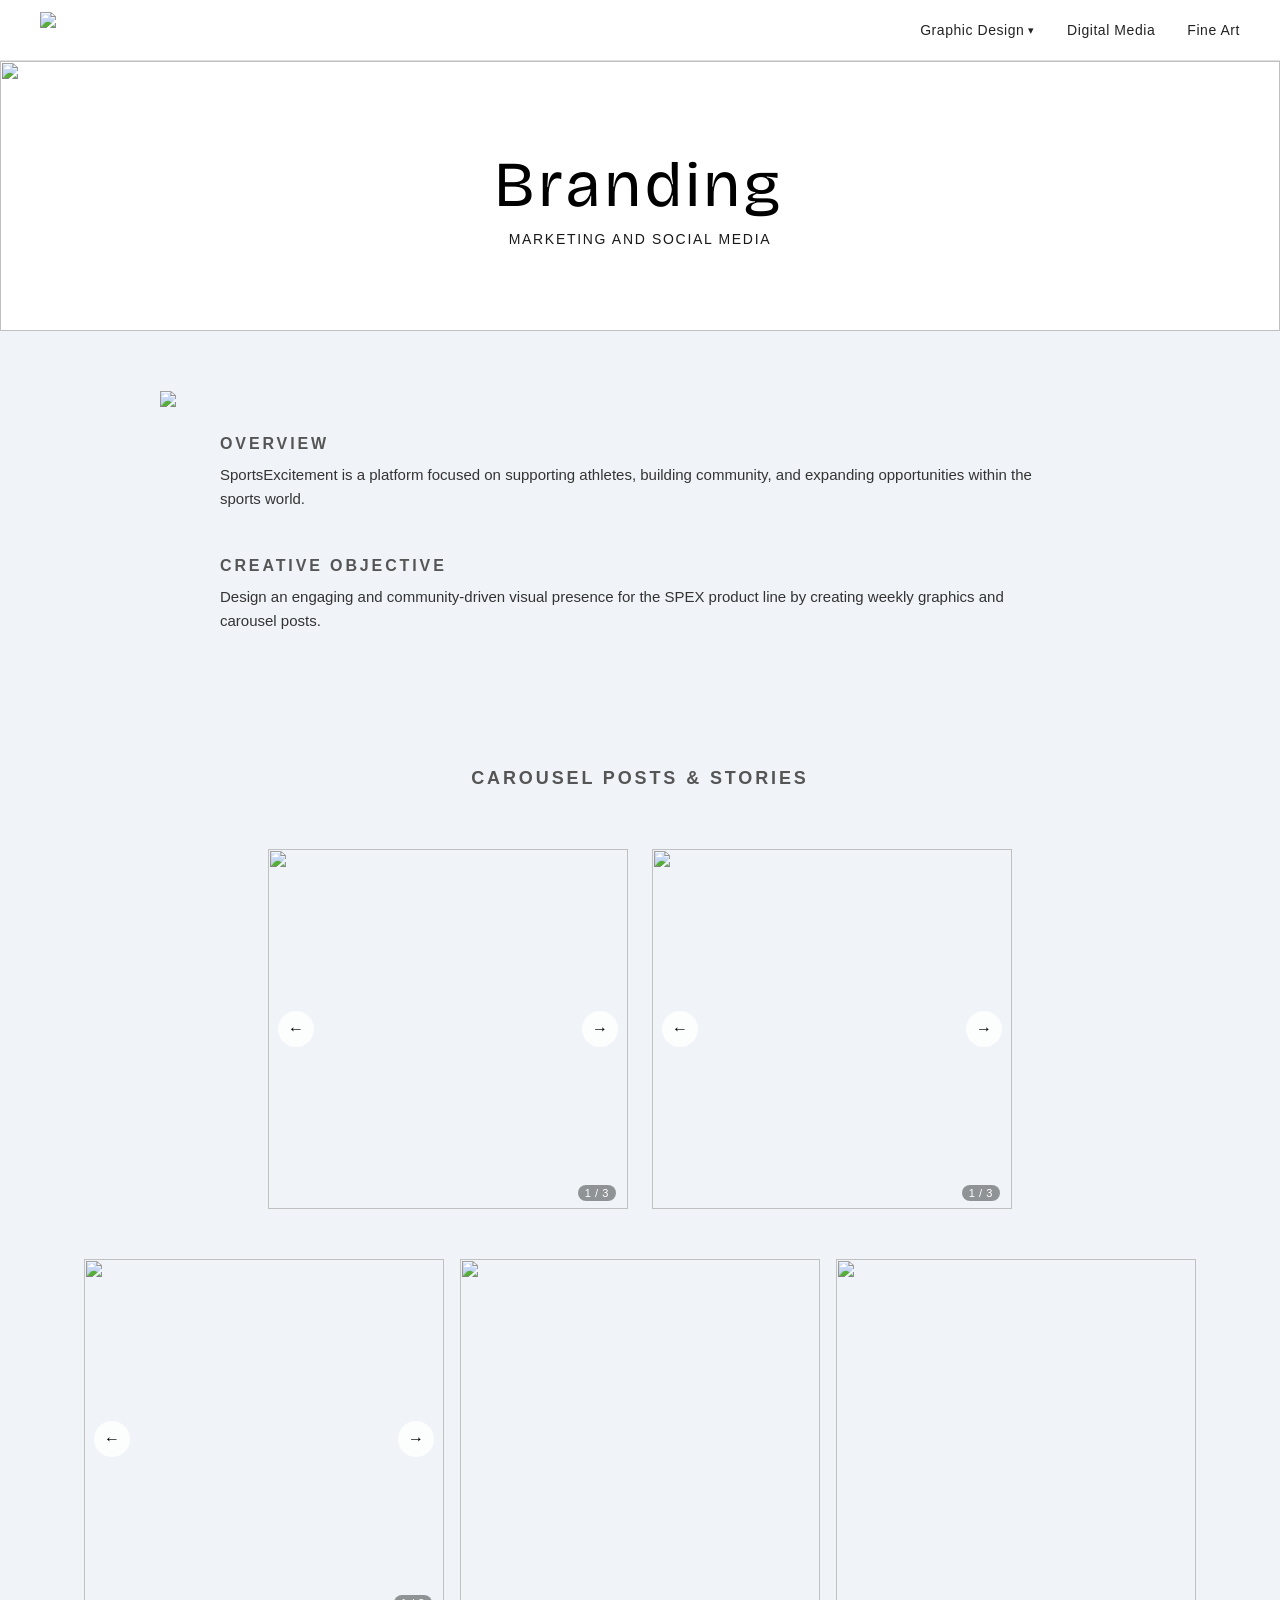
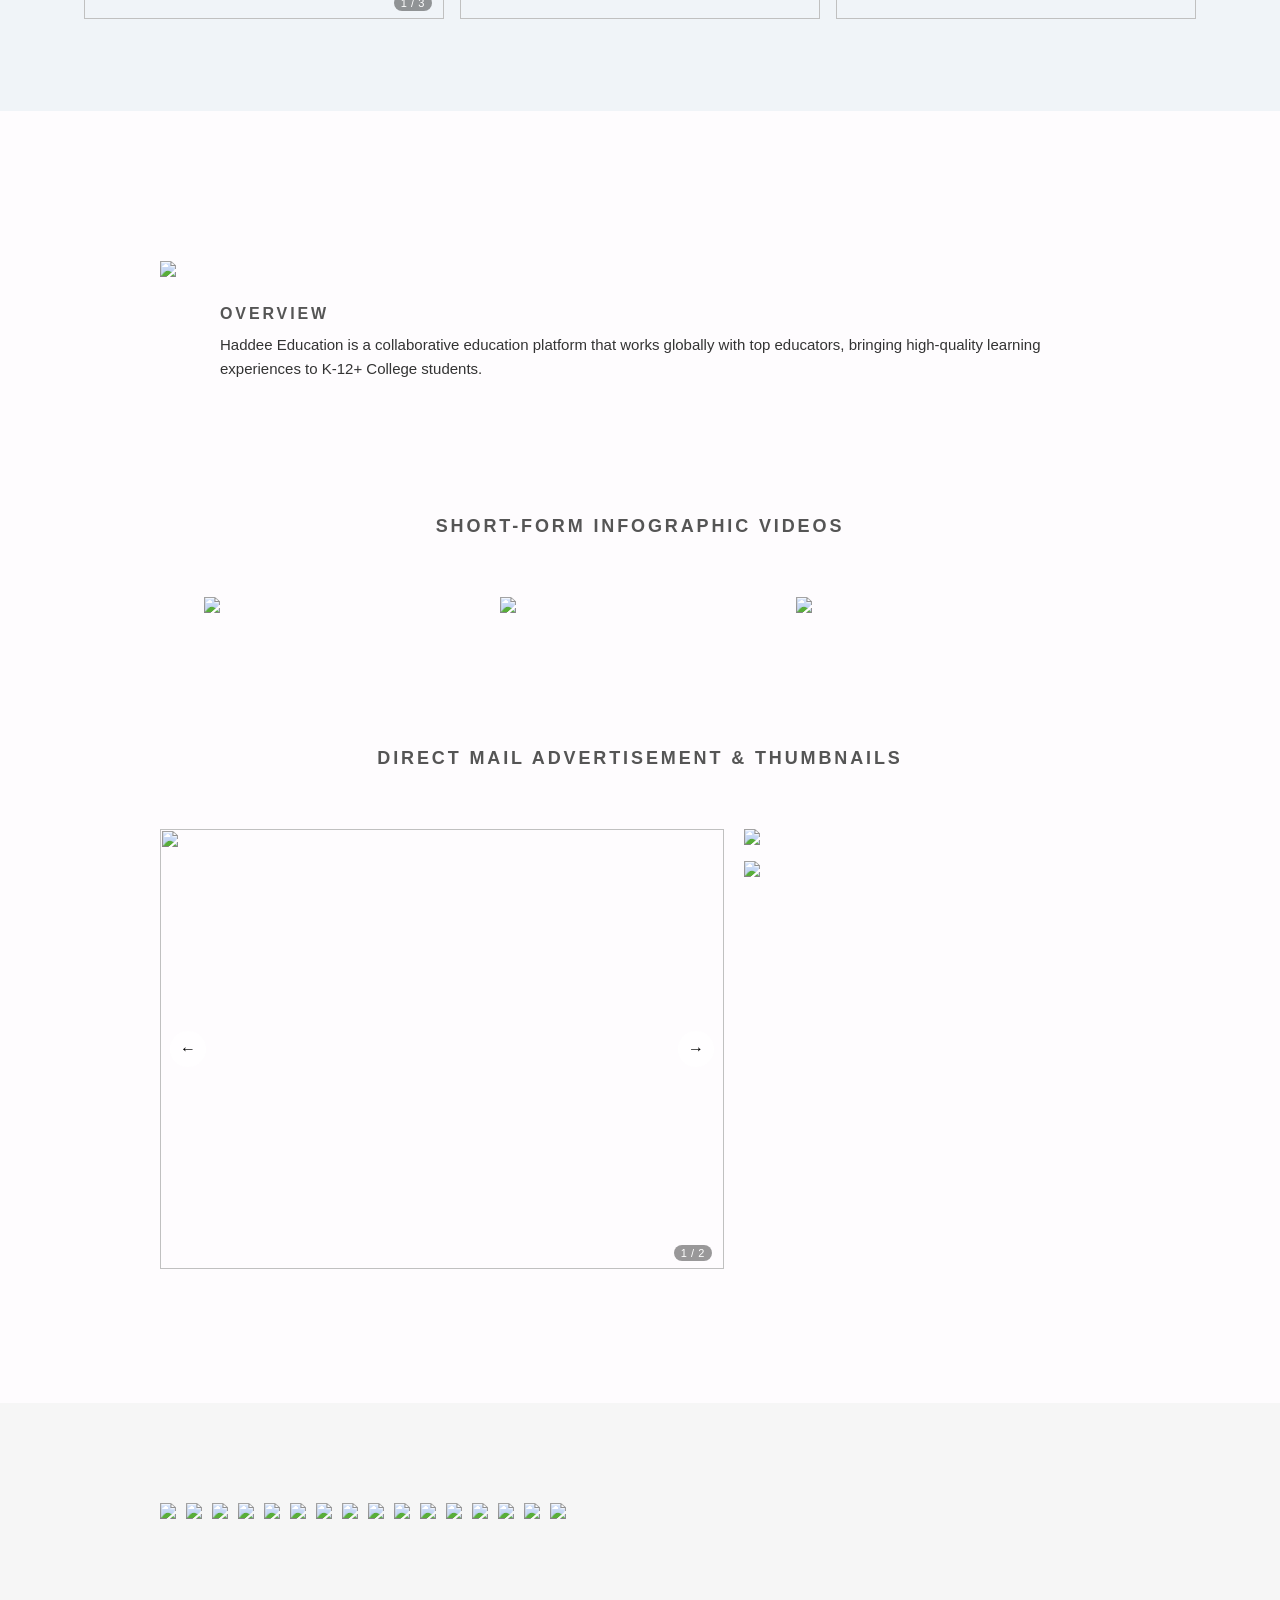
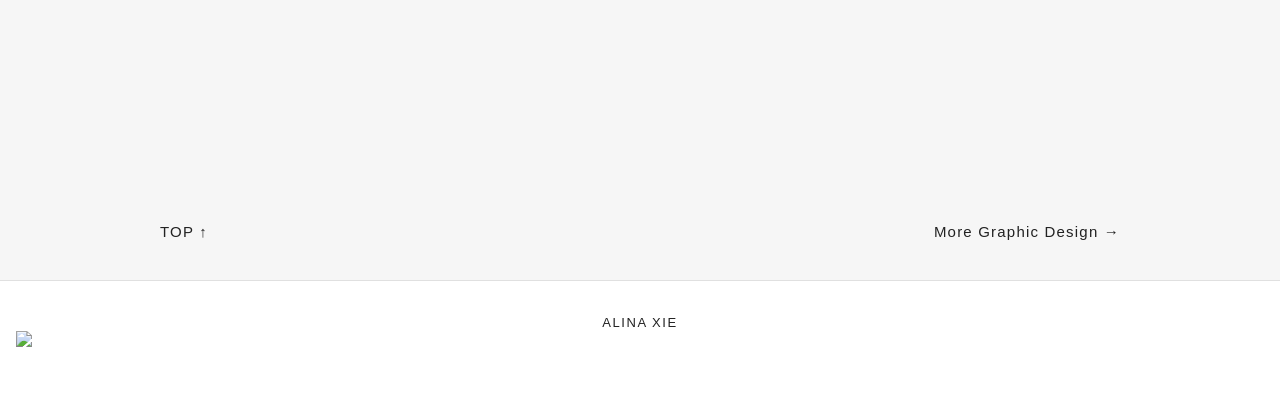
==== branding.html @ 54dc122e "code" ====
<!DOCTYPE html>
<html lang="en">
<head>
  <meta charset="UTF-8" />
  <meta name="viewport" content="width=device-width, initial-scale=1.0" />
  <title>Branding | Alina Xie</title>
  <link rel="stylesheet" href="style.css"/>
  <link rel="preconnect" href="https://fonts.googleapis.com">
  <link rel="preconnect" href="https://fonts.gstatic.com" crossorigin>
  <link href="https://fonts.googleapis.com/css2?family=Bricolage+Grotesque:opsz,wght@12..96,200..800&family=Figtree:ital,wght@0,300..900;1,300..900&family=Oranienbaum&family=Young+Serif&display=swap" rel="stylesheet">
</head>
<body>

  <!-- NAVBAR -->
  <nav class="navbar">
    <a href="index.html" class="nav-logo">
        <img src="images/logo.png"> 
    </a>
    <ul class="nav-links" id="navLinks">
      <li class="dropdown">
        <a href="#" class="dropdown-toggle">Graphic Design <span class="arrow">▾</span></a>
        <ul class="dropdown-menu">
          <li><a href="branding.html">Branding</a></li>
          <li><a href="personal-work.html">Personal Work</a></li>
        </ul>
      </li>
      <li><a href="digital-media.html">Digital Media</a></li>
      <li><a href="fine-art.html">Fine Art</a></li>
    </ul>
    <button class="hamburger" id="hamburger" aria-label="Toggle menu">
      <span></span><span></span><span></span>
    </button>
  </nav>

  <!-- PAGE HERO -->
  <section class="page-hero">
    <div class="page-hero-bg">
        <img src="images/heroBackground.jpg">
      <div class="hero-overlay"></div>
    </div>
    <div class="page-hero-text">
      <h1>Branding</h1>
      <p>Marketing and Social Media</p>
    </div>
  </section>

  <main class="branding-main">

    <!-- ── SPORTSEXCITEMENT ── -->
    <section class="project-section section-spex">
      <img src="images/branding/sportsexcitementLogo.png" class="client-logo">

      <div class="overview">
        <h3>OVERVIEW</h3>
        <p>SportsExcitement is a platform focused on supporting athletes, building community, and expanding opportunities within the sports world.</p> </br>
        <h3>Creative Objective</h3>
        <p> Design an engaging and community-driven visual presence for the SPEX product line by creating weekly graphics and carousel posts.</p>
      </div>

      <h3 class="subsection-title">Carousel Posts &amp; Stories</h3>

      <!-- Row 1: Coming Soon + Baseball Skills -->
      <div class="carousel-row">
        <div class="carousel" id="carousel-spex-1">
          <div class="carousel-track">
            <img src="images/branding/ComingSoon1.jpg">
            <img src="images/branding/ComingSoon2.jpg">
            <img src="images/branding/ComingSoon3.jpg">
          </div>
          <button class="carousel-btn prev" aria-label="Previous">&#8592;</button>
          <button class="carousel-btn next" aria-label="Next">&#8594;</button>
          <div class="carousel-counter"><span class="current">1</span> / <span class="total">3</span></div>
        </div>

        <div class="carousel" id="carousel-spex-2">
          <div class="carousel-track">
            <img src="images/branding/BaseballSeasonSkills1.jpg">
            <img src="images/branding/BaseballSeasonSkills2.jpg">
            <img src="images/branding/BaseballSeasonSkills3.jpg">
          </div>
          <button class="carousel-btn prev" aria-label="Previous">&#8592;</button>
          <button class="carousel-btn next" aria-label="Next">&#8594;</button>
          <div class="carousel-counter"><span class="current">1</span> / <span class="total">3</span></div>
        </div>
      </div>

      <!-- Row 2: Sports Shapes + Game Day + Winter Paralympics -->
      <div class="carousel-image-row">
        <div class="carousel" id="carousel-spex-3">
          <div class="carousel-track">
            <img src="images/branding/SportsShapesCharacter1.jpg">
            <img src="images/branding/SportsShapesCharacter2.jpg">
            <img src="images/branding/SportsShapesCharacter3.jpg">
          </div>
          <button class="carousel-btn prev" aria-label="Previous">&#8592;</button>
          <button class="carousel-btn next" aria-label="Next">&#8594;</button>
          <div class="carousel-counter"><span class="current">1</span> / <span class="total">3</span></div>
        </div>

        <img src="images/branding/GameDayEnergy.jpg" class="standalone-img">
        <img src="images/branding/WinterParalympics.jpg" class="standalone-img">
      </div>
    </section> 

    <!-- ── HADDEE EDUCATION ── -->
    <section class="project-section section-haddee">
      <img src="images/branding/haddeeLogo.png" class="client-logo haddee-logo"/>

      <div class="overview">
        <h3>OVERVIEW</h3>
        <p>Haddee Education is a collaborative education platform that works globally with top educators, bringing high-quality learning experiences to K-12+ College students.</p>
      </div>

      <h3 class="subsection-title">Short-form Infographic Videos</h3>
      <div class="gif-row">
        <img src="images/branding/infographic1.gif">
        <img src="images/branding/infographic2.gif">
        <img src="images/branding/infographic3.gif">
      </div>

      <h3 class="subsection-title">Direct Mail Advertisement &amp; Thumbnails</h3>

      <!-- Direct mail left, thumbnails right -->
      <div class="mail-thumbnails-row">
        <div class="carousel mail-carousel" id="carousel-haddee">
          <div class="carousel-track">
            <img src="images/branding/directMailAdvertisement1.jpg">
            <img src="images/branding/directMailAdvertisement2.jpg">
          </div>
          <button class="carousel-btn prev" aria-label="Previous">&#8592;</button>
          <button class="carousel-btn next" aria-label="Next">&#8594;</button>
          <div class="carousel-counter"><span class="current">1</span> / <span class="total">2</span></div>
        </div>

        <div class="thumbnail-stack">
          <img src="images/branding/thumbnail1.png">
          <img src="images/branding/thumbnail2.png">
        </div>
      </div>
    </section>
<!-- Sliding image strip -->
    <section class="project-section more-graphic-design">
        <!-- Sliding image strip -->
        <div class="masonry-carousel">
            <div class="masonry-track">
                <img src="images/graphicDesign/graphicDesign1.jpg">
                <img src="images/graphicDesign/graphicDesign2.jpg">
                <img src="images/graphicDesign/graphicDesign3.jpg">
                <img src="images/graphicDesign/graphicDesign4.png">
                <img src="images/graphicDesign/graphicDesign5.jpg">
                <img src="images/graphicDesign/graphicDesign6.png">
                <img src="images/graphicDesign/graphicDesign7.png">
                <img src="images/graphicDesign/graphicDesign8.jpg">
            </div>
        </div>
    </section>
  </main>

  <div class="page-links">
    <a href="#top" class="top-link">TOP ↑</a>
    <a href="personal-work.html">More Graphic Design →</a>
  </div>

  <!-- FOOTER -->
  <footer class="footer">
    <a href="index.html">ALINA XIE</a>
    <a href="index.html" class="footer-logo">
        <img src="images/logo.png"> 
    </a>
  </footer>

  <script src="script.js"></script>
</body>
</html>
---- style.css ----
*, *::before, *::after {
    box-sizing: border-box;
    margin: 0;
    padding: 0;
  }
  
  body {
    font-family: 'Helvetica Neue', Arial, sans-serif;
  --font-heading: 'Bricolage Grotesque', sans-serif;
    color: #222;
    background: #fff;
  }
  
  /* NAVBAR */
  .navbar {
    position: sticky;
    top: 0;
    z-index: 100;
    background: #fff;
    display: flex;
    align-items: center;
    justify-content: space-between;
    padding: 12px 40px;
    border-bottom: 1px solid #e0e0e0;
  }
  
  .nav-logo img {
    height: 36px;
    display: block;
  }
  
  .nav-links {
    list-style: none;
    display: flex;
    gap: 32px;
    align-items: center;
  }
  
  .nav-links a {
    text-decoration: none;
    color: #222;
    font-size: 14px;
    letter-spacing: 0.04em;
    transition: color 0.2s;
  }
  
  .nav-links a:hover {
    color: #888;
  }
  
  /* DROPDOWN */
  .dropdown {
    position: relative;
  }
  
  .dropdown-toggle {
    cursor: pointer;
    display: flex;
    align-items: center;
    gap: 4px;
  }
  
  .arrow {
    font-size: 11px;
    transition: transform 0.2s;
  }
  
  .dropdown.open .arrow {
    transform: rotate(180deg);
  }
  
  .dropdown-menu {
    display: none;
    position: absolute;
    top: calc(100% + 10px);
    left: 0;
    background: #fff;
    border: 1px solid #e0e0e0;
    list-style: none;
    min-width: 150px;
    box-shadow: 0 4px 12px rgba(0,0,0,0.08);
  }
  
  .dropdown-menu li a {
    display: block;
    padding: 10px 16px;
    font-size: 13px;
    white-space: nowrap;
  }
  
  .dropdown-menu li a:hover {
    background: #f5f5f5;
  }
  
  .dropdown.open .dropdown-menu {
    display: block;
  }
  
  /* HAMBURGER */
  .hamburger {
    display: none;
    flex-direction: column;
    gap: 5px;
    background: none;
    border: none;
    cursor: pointer;
    padding: 4px;
  }
  
  .hamburger span {
    display: block;
    width: 22px;
    height: 2px;
    background: #222;
    transition: all 0.2s;
  }
  
  /* HERO */
  .hero {
    position: relative;
    width: 100%;
    overflow: hidden;
    display: flex;
    justify-content: center;
  }
  
  .hero-bg {
    position: absolute;
    inset: 0;
  }

  .hero-bg img {
    width: 100%;
    height: 100%;
    object-fit: cover;
    display: block;
  }

  .hero-content {
    position: relative;
    z-index: 1;
    display: flex;
    flex-direction: column;
    align-items: center;
    width: 100%;
    padding: 80px 40px 60px;
  }
  
  .hero-text {
    text-align: center;
    color: #000;
    margin-bottom: 60px;
  }
  
  .hero-text h1 {
    font-size: clamp(5.5rem, 8.5vw, 3rem);
    font-family: 'Bricolage Grotesque', sans-serif;
    font-weight: 400;
    letter-spacing: 0.08em;
    margin-bottom: 8px;
  }
  
  .hero-text p {
    font-size: clamp(0.9rem, 2vw, 1.15rem);
    letter-spacing: 0.12em;
    text-transform: uppercase;
    opacity: 0.9;
  }
  
  /* CARDS */
  .cards {
    display: flex;
    justify-content: center;
    gap: 100px;
    flex-wrap: wrap;
    margin-top: 8vh;
    margin-bottom: 5vh;
  }
  
  .card {
    text-decoration: none;
    color: #222;
    display: flex;
    flex-direction: column;
    align-items: center;
    gap: 14px;
    transition: transform 0.2s, opacity 0.2s;
  }
  
  .card:hover {
    transform: translateY(-4px);
    opacity: 0.85;
  }
  
  .card img {
    width: 226px;
    height: 298px;
    object-fit: cover;
    display: block;
  }
  
  .card-label {
    font-size: 13px;
    letter-spacing: 0.06em;
    text-transform: uppercase;
  }
  
  /* FOOTER */
  .footer {
    text-align: center;
    padding: 32px 16px;
    border-top: 1px solid #e0e0e0;
  }
  
  .footer a {
    text-decoration: none;
    color: #222;
    font-size: 13px;
    letter-spacing: 0.12em;
  }
  
  .footer-logo img {
    height: 36px;
    display: block;
    margin-left: auto;
    margin-right: auto;
  }
  
  /* MOBILE - navbar */
  @media (max-width: 700px) {
    .navbar {
      padding: 12px 20px;
    }
  
    .nav-links {
      display: none;
      flex-direction: column;
      gap: 0;
      position: absolute;
      top: 61px;
      left: 0;
      right: 0;
      background: #fff;
      border-bottom: 1px solid #e0e0e0;
      padding: 12px 0;
    }
  
    .nav-links.open {
      display: flex;
    }
  
    .nav-links li {
      width: 100%;
    }
  
    .nav-links a {
      display: block;
      padding: 10px 24px;
    }
  
    .dropdown-menu {
      position: static;
      box-shadow: none;
      border: none;
      border-top: 1px solid #f0f0f0;
      padding-left: 16px;
    }
  
    .hamburger {
      display: flex;
    }
  
    .cards {
      gap: 32px;
    }
  }
  
  /* ── PAGE HERO ── */
  .page-hero {
    position: relative;
    width: 100%;
    height: 30vh;
    min-height: 200px;
    overflow: hidden;
    display: flex;
    align-items: center;
    justify-content: center;
  }
  
  .page-hero-bg {
    position: absolute;
    inset: 0;
  }
  
  .page-hero-bg img {
    width: 100%;
    height: 100%;
    object-fit: cover;
    display: block;
  }
  
  .page-hero-text {
    position: relative;
    z-index: 1;
    text-align: center;
    color: #000000;
  }
  
  .page-hero-text h1 {
    font-size: clamp(2.8rem, 5vw, 4rem);
    font-family: 'Bricolage Grotesque', sans-serif;
  font-weight: 400;
    letter-spacing: 0.08em;
    margin-bottom: 8px;
  }
  
  .page-hero-text p {
    font-size: clamp(0.75rem, 1.2vw, 0.875rem);
    letter-spacing: 0.12em;
    text-transform: uppercase;
    opacity: 0.9;
  }
  
  /* ── BRANDING MAIN ── */
  .branding-main {
    width: 100%;
  }

  .project-section {
    width: 100%;
    max-width: 100%;
    margin-bottom: 0;
    padding: 60px max(24px, calc((100% - 960px) / 2));
  }

  .section-spex {
    background-color: #f0f4f8;
  }

  .section-haddee {
    background-color: #FEFCFE;
  }
  
  .client-logo {
    display: block;
    max-height: 70px;
    width: auto;
    margin: 0 auto 28px;
  }
  
  .haddee-logo {
    margin-top: 10vh;
    max-height: 56px;
  }
  
  .overview {
    margin-bottom: 32px;
  }
  
  .overview h3 {
    font-size: 16px;
    letter-spacing: 0.18em;
    text-transform: uppercase;
    margin-top: 20px;
    margin-left: 60px;
    margin-right: 60px;
    margin-bottom: 10px;
    color: #555;
  }
  
  .overview p {
    font-size: 15px;
    line-height: 1.6;
    color: #333;
    margin-bottom: 8px;
    margin-left: 60px;
    margin-right: 60px;
  }
  
  .subsection-title {
    font-size: 18px;
    letter-spacing: 0.16em;
    text-transform: uppercase;
    color: #555;
    margin-top: 15vh;
    margin-bottom: 60px;
    text-align: center;
  }
  
  /* ── CAROUSELS (base) ── */
  .carousel {
    position: relative;
    overflow: hidden;
    background: transparent;
  }
  
  .carousel-track {
    display: flex;
    transition: transform 0.35s ease;
  }
  
  .carousel-track img {
    min-width: 100%;
    width: 100%;
    height: 360px;
    display: block;
    object-fit: contain;
    background: transparent;
  }
  
  .carousel-btn {
    position: absolute;
    top: 50%;
    transform: translateY(-50%);
    background: rgba(255,255,255,0.8);
    border: none;
    width: 36px;
    height: 36px;
    border-radius: 50%;
    font-size: 16px;
    cursor: pointer;
    display: flex;
    align-items: center;
    justify-content: center;
    transition: background 0.2s;
    z-index: 2;
  }
  
  .carousel-btn:hover {
    background: rgba(255,255,255,1);
  }
  
  .carousel-btn.prev { left: 10px; }
  .carousel-btn.next { right: 10px; }
  
  .carousel-counter {
    position: absolute;
    bottom: 8px;
    right: 12px;
    font-size: 11px;
    color: #fff;
    background: rgba(0,0,0,0.4);
    padding: 2px 7px;
    border-radius: 10px;
    letter-spacing: 0.05em;
  }
  
  /* ── SPEX ROW 1: Coming Soon + Baseball side by side ── */
  /* The row centers the two fixed-width carousels */
  .carousel-row {
    display: flex;
    gap: 24px;
    justify-content: center;
    margin-bottom: 50px;
  }
  
  /* Fixed pixel width so the carousel box never stretches beyond the image,
     keeping arrows tight to the image edges */
  .carousel-row .carousel {
    width: 360px;
    flex: 0 0 360px;
  }
  
  .carousel-row .carousel-track img {
    height: 360px;
    width: 360px;
    min-width: 360px;
  }
  
  /* ── SPEX ROW 2: Sports Shapes carousel + two standalone images ── */
  .carousel-image-row {
    display: flex;
    gap: 16px;
    align-items: center;
    justify-content: center;
    margin-bottom: 32px;
  }
  
  .carousel-image-row .carousel {
    width: 360px;
    flex: 0 0 360px;
  }
  
  .carousel-image-row .carousel-track img {
    height: 360px;
    width: 360px;
    min-width: 360px;
  }
  
  .standalone-img {
    width: 360px;
    flex: 0 0 360px;
    height: 360px;
    object-fit: contain;
    background: transparent;
    display: block;
  }
  
  /* ── HADDEE GIFS ── */
  .gif-row {
    display: flex;
    gap: 16px;
    flex-wrap: nowrap;
    margin: 16px 0 32px;
    justify-content: center;
  }
  
  .gif-row img {
    flex: 1;
    max-width: 280px;
    height: auto;
    display: block;
  }
  
  /* ── HADDEE: direct mail left, thumbnails stacked right ── */
  .mail-thumbnails-row {
    display: flex;
    gap: 20px;
    align-items: flex-start;
    justify-content: center;
    margin: 24px 0;
  }
  
  .mail-carousel {
    flex: 3;
    margin: 0;
    margin-bottom: 50px;
  }
  
  .mail-carousel .carousel-track img {
    height: 440px;
    width: 100%;
    min-width: 100%;
  }
  
  .thumbnail-stack {
    flex: 2;
    display: flex;
    flex-direction: column;
    gap: 16px;
  }
  
  .thumbnail-stack img {
    width: 100%;
    height: auto;
    display: block;
    object-fit: cover;
  }
  
  /* ── MASONRY AUTO-SCROLLING STRIP ── */
  .more-graphic-design {
    background-color: #f6f6f6;
  }

  .masonry-carousel {
    width: 100%;
    overflow: hidden;
    margin-top: 40px;
  }

  .masonry-track {
    display: flex;
    gap: 10px;
    will-change: transform;
  }

  .masonry-track img {
    height: 220px;
    width: auto;
    flex-shrink: 0;
    object-fit: cover;
    display: block;
  }

  /* ── PAGE LINKS ── */
  .page-links {
    display: flex;
    justify-content: space-between;
    align-items: center;
    padding: 40px max(24px, calc((100% - 960px) / 2));
    background: #f6f6f6;
    flex-wrap: wrap;
    gap: 12px;
  }
  
  .page-links a {
    text-decoration: none;
    font-size: 15px;
    letter-spacing: 0.08em;
    color: #222;
    transition: opacity 0.2s;
  }
  
  .page-links a:hover {
    opacity: 1;
    color: #888;
    letter-spacing: 0.16em;
    transition: color 0.2s, letter-spacing 0.2s;
  }
  
  /* ── MOBILE ── */
  @media (max-width: 700px) {
    .carousel-row,
    .carousel-image-row,
    .mail-thumbnails-row {
      flex-direction: column;
      align-items: center;
    }
  
    .carousel-row .carousel,
    .carousel-image-row .carousel,
    .carousel-row .carousel-track img,
    .carousel-image-row .carousel-track img {
      width: 100%;
      min-width: 100%;
      flex: 0 0 100%;
    }
  
    .standalone-img {
      width: 100%;
      flex: 0 0 100%;
      height: 260px;
    }
  
    .carousel-track img,
    .carousel-row .carousel-track img,
    .carousel-image-row .carousel-track img {
      height: 260px;
    }
  
    .mail-carousel .carousel-track img {
      height: 260px;
    }
  
    .mail-carousel,
    .thumbnail-stack {
      width: 100%;
    }
  
    .gif-row {
      flex-wrap: wrap;
    }
  
    .gif-row img {
      max-width: 100%;
    }
  
    .masonry-track img {
      height: 150px;
    }
  }

/* ── PERSONAL WORK ── */
.pw-main {
    width: 100%;
  }
  
  .section-personal {
    background-color: #f6f6f6;
  }
  
  .pw-grid {
    max-width: 960px;
    margin: 0 auto;
    padding: 60px 24px 80px;
    display: flex;
    flex-direction: column;
    gap: 0;
  }
  
  .pw-row {
    display: flex;
    gap: 0;
    width: 100%;
  }
  
  /* each item is a flex container that holds its image */
  .pw-item {
    flex: 1;
    overflow: hidden;
    cursor: pointer;
    position: relative;
    padding: 15px;
    background-color: #f6f6f6;
  }
  
  .pw-flex-3 { flex: 3; }
  .pw-flex-1 { flex: 1.4; }
  
  /* image fills the item box without cropping — contain keeps full image */
  .pw-item img {
    width: 100%;
    height: 100%;
    display: block;
    object-fit: contain;
    transition: opacity 0.3s ease, transform 0.3s ease;
  }
  
  .pw-item:hover img {
    opacity: 0.65;
    transform: scale(1.07);
  }
  
  /* fixed heights per row so the grid looks structured */
  .pw-row:nth-child(1) { height: 320px; }
  .pw-row:nth-child(2) { height: 320px; }
  .pw-row:nth-child(3) { height: 320px; }
  
  /* ── LIGHTBOX ── */
  .lightbox-backdrop {
    display: none;
    position: fixed;
    inset: 0;
    background: rgba(0, 0, 0, 0.85);
    z-index: 200;
  }
  
  .lightbox {
    display: none;
    position: fixed;
    inset: 0;
    z-index: 201;
    align-items: center;
    justify-content: center;
  }
  
  .lightbox.active,
  .lightbox-backdrop.active {
    display: flex;
  }
  
  .lightbox-img-wrap {
    max-width: 88vw;
    max-height: 88vh;
    display: flex;
    align-items: center;
    justify-content: center;
  }
  
  .lightbox-img-wrap img {
    max-width: 88vw;
    max-height: 88vh;
    width: auto;
    height: auto;
    display: block;
    object-fit: contain;
    border-radius: 2px;
  }
  
  .lightbox-close {
    position: fixed;
    top: 20px;
    right: 24px;
    background: none;
    border: none;
    color: #fff;
    font-size: 24px;
    cursor: pointer;
    z-index: 202;
    line-height: 1;
    opacity: 0.8;
    transition: opacity 0.2s;
  }
  
  .lightbox-close:hover {
    opacity: 1;
  }
  
  .lightbox-arrow {
    background: rgba(255, 255, 255, 0.15);
    border: none;
    color: #fff;
    font-size: 24px;
    width: 48px;
    height: 48px;
    border-radius: 50%;
    cursor: pointer;
    display: flex;
    align-items: center;
    justify-content: center;
    flex-shrink: 0;
    margin: 0 16px;
    transition: background 0.2s;
    z-index: 202;
  }
  
  .lightbox-arrow:hover {
    background: rgba(255, 255, 255, 0.3);
  }
  
  /* MOBILE */
  @media (max-width: 700px) {
    .pw-row {
      flex-direction: column;
      height: auto !important;
    }
  
    .pw-item,
    .pw-flex-3,
    .pw-flex-1 {
      flex: none;
      width: 100%;
      height: 260px;
    }
  
    .lightbox-arrow {
      margin: 0 8px;
      width: 40px;
      height: 40px;
      font-size: 18px;
    }
  }
/* ── DIGITAL MEDIA ── */
.dm-section {
  width: 100%;
  padding: 70px max(24px, calc((100% - 960px) / 2));
  background: #fff;
}

.dm-section-alt {
  background: #f6f6f6;
}

.dm-section-title {
  font-size: clamp(1.1rem, 2vw, 1.3rem);
  font-weight: 400;
  letter-spacing: 0.18em;
  text-transform: uppercase;
  color: #222;
  text-align: center;
  margin-bottom: 10px;
}

.dm-section-sub {
  font-size: 13px;
  letter-spacing: 0.1em;
  text-transform: uppercase;
  color: #888;
  text-align: center;
  margin-bottom: 48px;
  margin-top: 3vh;
}

/* Motion Graphics: 3 GIFs in a row */
.dm-gif-row {
  display: flex;
  gap: 20px;
  justify-content: center;
  align-items: center;
  flex-wrap: wrap;
  margin-top: 10vh;
  margin-bottom: 10vh;
}

.dm-gif-item {
  flex: 1;
  min-width: 260px;
  max-width: 420px;
}

.dm-gif-item img {
  width: 100%;
  height: auto;
  display: block;
}

/* Web Art: 2 clickable GIF previews */
.dm-webart-row {
  display: flex;
  gap: 40px;
  justify-content: center;
  align-items: flex-start;
  flex-wrap: wrap;
  margin-top: -15vh;
  margin-bottom: -10vh;
}

.dm-webart-item {
  text-decoration: none;
  color: #222;
  display: flex;
  flex-direction: column;
  align-items: center;
  gap: 14px;
}

.dm-webart-img-wrap {
  position: relative;
  overflow: hidden;
  width: 450px;
}

.dm-webart-img-wrap img {
  width: 100%;
  height: auto;
  display: block;
  transition: opacity 0.3s ease, transform 0.3s ease;
}

.dm-webart-overlay {
  display: none;
}

.dm-webart-btn {
  position: absolute;
  top: 70%;
  left: 50%;
  transform: translate(-50%, -50%);
  display: block;
  transition: opacity 0.2s ease, transform 0.2s ease;
}

.dm-webart-btn img {
  width: 120px;
  height: auto;
  display: block;
}

.dm-webart-btn:hover {
  opacity: 0.8;
  transform: translate(-50%, -50%) scale(1.05);
}

.dm-webart-item:hover .dm-webart-img-wrap img:first-child {
  opacity: 0.65;
  transform: scale(1.04);
}

/* MOBILE */
@media (max-width: 700px) {
  .dm-gif-row {
    flex-direction: column;
    align-items: center;
  }

  .dm-gif-item {
    max-width: 100%;
    width: 100%;
  }

  .dm-webart-row {
    flex-direction: column;
    align-items: center;
    gap: 32px;
  }

  .dm-webart-img-wrap {
    width: 100%;
  }
}

.fine-art-grid {
    display: grid;
    grid-template-columns: repeat(3, 1fr);
    gap: 20px;
    padding: 20px;
    margin-left: 25vh;
    margin-right: 25vh;
  }
  
  .fine-art-col {
    display: flex;
    flex-direction: column;
    gap: 20px;
    margin-top: 10vh;
  }

  /* override pw-item defaults that break proportional scaling */
  .fine-art-col .pw-item {
    padding: 0;
    overflow: visible;
    flex: none;
  }

  .fine-art-col .pw-item img {
    width: 100%;
    height: auto;
    display: block;
    object-fit: unset;
  }

  .fine-art-col .pw-item:hover img {
    transform: none;
  }
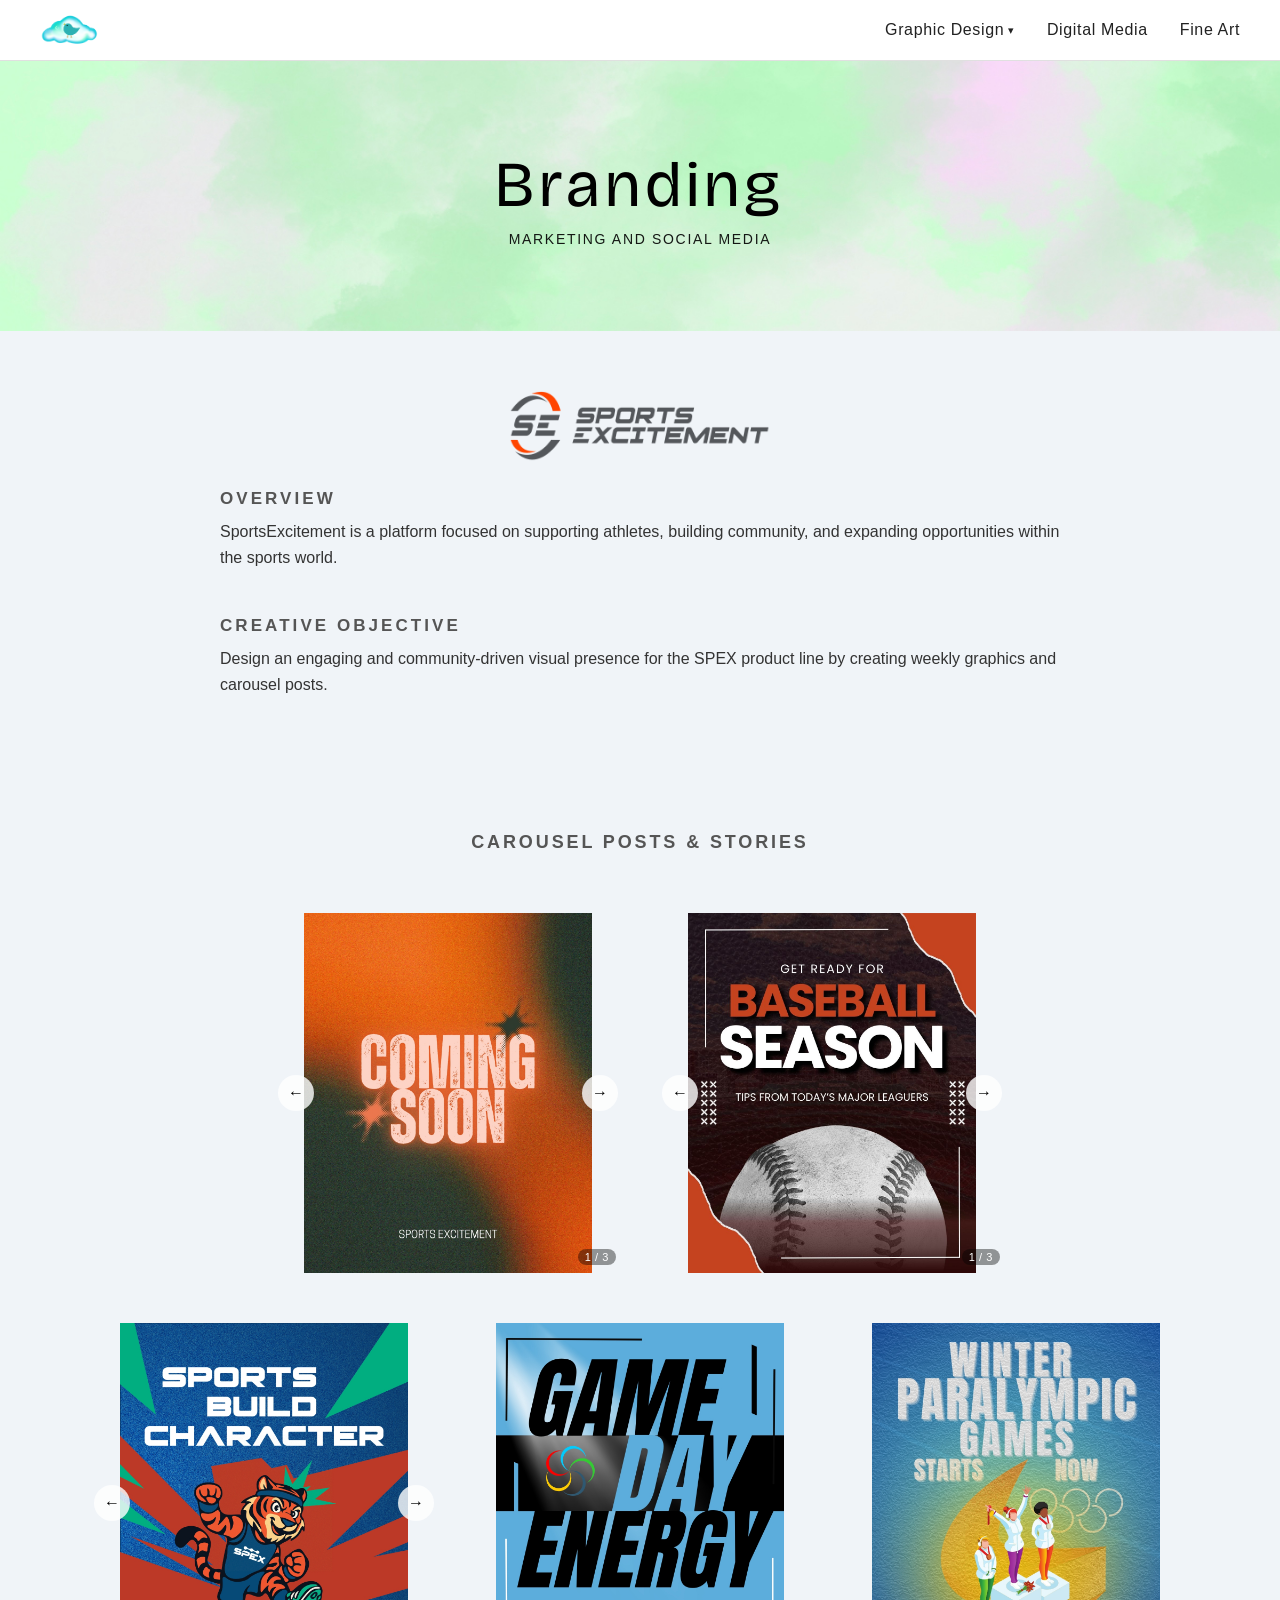
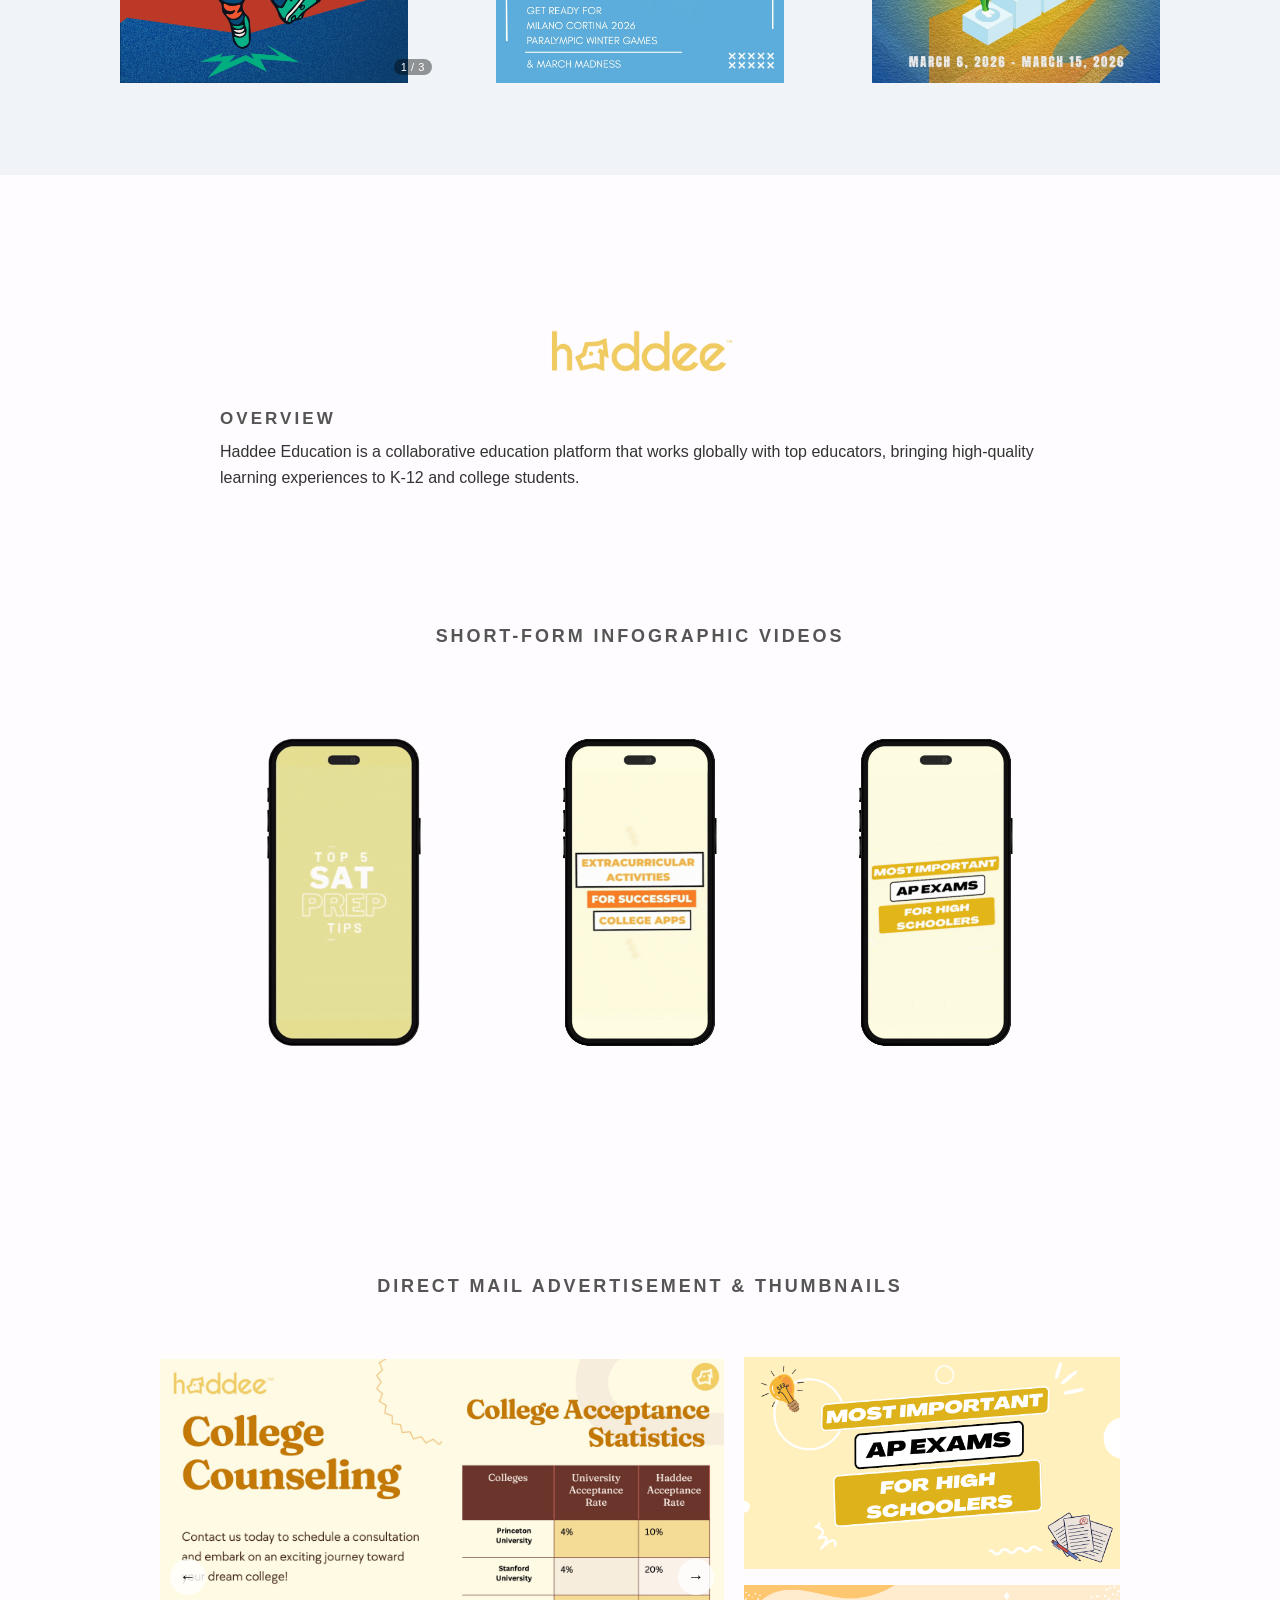
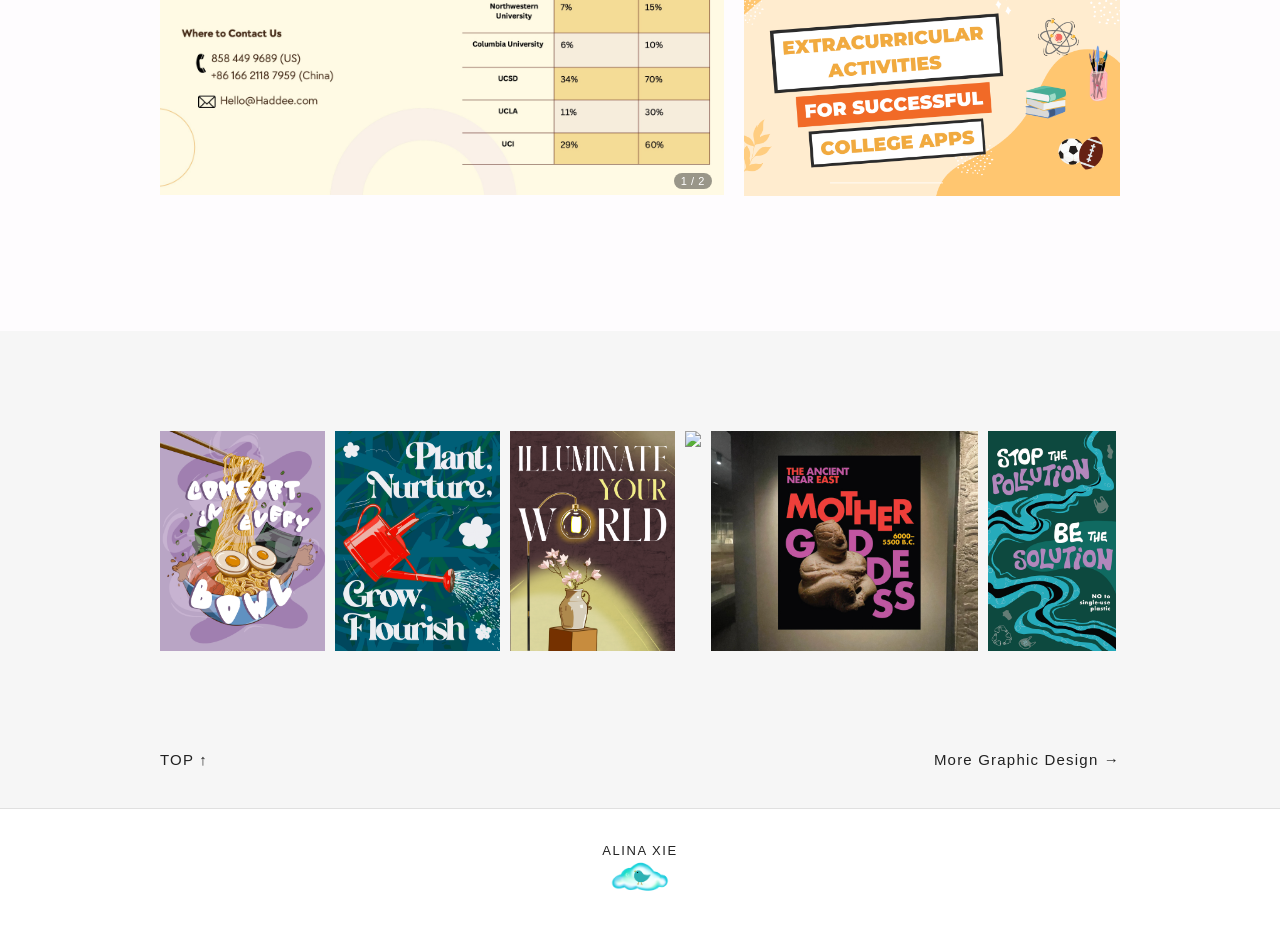
==== commit c8f866ca: "text change" ====
--- a/branding.html
+++ b/branding.html
@@ -108,7 +108,7 @@
 
       <div class="overview">
         <h3>OVERVIEW</h3>
-        <p>Haddee Education is a collaborative education platform that works globally with top educators, bringing high-quality learning experiences to K-12+ College students.</p>
+        <p>Haddee Education is a collaborative education platform that works globally with top educators, bringing high-quality learning experiences to K-12 and college students.</p>
       </div>
 
       <h3 class="subsection-title">Short-form Infographic Videos</h3>
--- a/style.css
+++ b/style.css
@@ -1,984 +1,1057 @@
 *, *::before, *::after {
-    box-sizing: border-box;
-    margin: 0;
-    padding: 0;
-  }
-  
-  body {
-    font-family: 'Helvetica Neue', Arial, sans-serif;
-  --font-heading: 'Bricolage Grotesque', sans-serif;
-    color: #222;
-    background: #fff;
-  }
-  
-  /* NAVBAR */
+  box-sizing: border-box;
+  margin: 0;
+  padding: 0;
+}
+
+body {
+  font-family: 'Helvetica Neue', Arial, sans-serif;
+--font-heading: 'Bricolage Grotesque', sans-serif;
+  color: #222;
+  background: #fff;
+}
+
+/* NAVBAR */
+.navbar {
+  position: sticky;
+  top: 0;
+  z-index: 100;
+  background: #fff;
+  display: flex;
+  align-items: center;
+  justify-content: space-between;
+  padding: 12px 40px;
+  border-bottom: 1px solid #e0e0e0;
+}
+
+.nav-logo img {
+  height: 36px;
+  display: block;
+}
+
+.nav-links {
+  list-style: none;
+  display: flex;
+  gap: 32px;
+  align-items: center;
+}
+
+.nav-links a {
+  text-decoration: none;
+  color: #222;
+  font-size: 16px;
+  letter-spacing: 0.04em;
+  transition: color 0.2s;
+}
+
+.nav-links a:hover {
+  color: #888;
+}
+
+/* DROPDOWN */
+.dropdown {
+  position: relative;
+}
+
+.dropdown-toggle {
+  cursor: pointer;
+  display: flex;
+  align-items: center;
+  gap: 4px;
+}
+
+.arrow {
+  font-size: 11px;
+  transition: transform 0.2s;
+}
+
+.dropdown.open .arrow {
+  transform: rotate(180deg);
+}
+
+.dropdown-menu {
+  display: none;
+  position: absolute;
+  top: calc(100% + 10px);
+  left: 0;
+  background: #fff;
+  border: 1px solid #e0e0e0;
+  list-style: none;
+  min-width: 150px;
+  box-shadow: 0 4px 12px rgba(0,0,0,0.08);
+}
+
+.dropdown-menu li a {
+  display: block;
+  padding: 10px 16px;
+  font-size: 14px;
+  white-space: nowrap;
+}
+
+.dropdown-menu li a:hover {
+  background: #f5f5f5;
+}
+
+.dropdown.open .dropdown-menu {
+  display: block;
+}
+
+/* HAMBURGER */
+.hamburger {
+  display: none;
+  flex-direction: column;
+  gap: 5px;
+  background: none;
+  border: none;
+  cursor: pointer;
+  padding: 4px;
+}
+
+.hamburger span {
+  display: block;
+  width: 22px;
+  height: 2px;
+  background: #222;
+  transition: all 0.2s;
+}
+
+/* HERO */
+.hero {
+  position: relative;
+  width: 100%;
+  overflow: hidden;
+  display: flex;
+  justify-content: center;
+}
+
+.hero-bg {
+  position: absolute;
+  inset: 0;
+}
+
+.hero-bg img {
+  width: 100%;
+  height: 100%;
+  object-fit: cover;
+  display: block;
+}
+
+.hero-content {
+  position: relative;
+  z-index: 2;
+  display: flex;
+  flex-direction: column;
+  align-items: center;
+  width: 100%;
+  padding: 80px 40px 60px;
+}
+
+.hero-text {
+  text-align: center;
+  color: #000;
+  margin-bottom: 60px;
+}
+
+.hero-text h1 {
+  font-size: clamp(5.5rem, 8.5vw, 3rem);
+  font-family: 'Bricolage Grotesque', sans-serif;
+  font-weight: 400;
+  letter-spacing: 0.08em;
+  margin-bottom: 8px;
+}
+
+.hero-text p {
+  font-size: clamp(0.9rem, 2vw, 1.15rem);
+  letter-spacing: 0.12em;
+  text-transform: uppercase;
+  opacity: 0.9;
+}
+
+/* CARDS */
+.cards {
+  display: flex;
+  justify-content: center;
+  gap: 100px;
+  flex-wrap: wrap;
+  margin-top: 8vh;
+  margin-bottom: 5vh;
+}
+
+.card {
+  text-decoration: none;
+  color: #222;
+  display: flex;
+  flex-direction: column;
+  align-items: center;
+  gap: 14px;
+  transition: transform 0.2s, opacity 0.2s;
+}
+
+.card:hover {
+  transform: translateY(-5px);
+  opacity: 0.85;
+}
+
+.card img {
+  width: 226px;
+  height: 298px;
+  object-fit: cover;
+  display: block;
+}
+
+.card-label {
+  font-size: 16px;
+  letter-spacing: 0.06em;
+  text-transform: uppercase;
+}
+
+/* FOOTER */
+.footer {
+  text-align: center;
+  padding: 32px 16px;
+  border-top: 1px solid #e0e0e0;
+}
+
+.footer a {
+  text-decoration: none;
+  color: #222;
+  font-size: 13px;
+  letter-spacing: 0.12em;
+}
+
+.footer-logo img {
+  height: 36px;
+  display: block;
+  margin-left: auto;
+  margin-right: auto;
+}
+
+/* MOBILE - navbar */
+@media (max-width: 700px) {
   .navbar {
-    position: sticky;
-    top: 0;
-    z-index: 100;
-    background: #fff;
-    display: flex;
-    align-items: center;
-    justify-content: space-between;
-    padding: 12px 40px;
-    border-bottom: 1px solid #e0e0e0;
-  }
-  
-  .nav-logo img {
-    height: 36px;
-    display: block;
-  }
-  
+    padding: 12px 20px;
+  }
+
   .nav-links {
-    list-style: none;
-    display: flex;
-    gap: 32px;
-    align-items: center;
-  }
-  
-  .nav-links a {
-    text-decoration: none;
-    color: #222;
-    font-size: 14px;
-    letter-spacing: 0.04em;
-    transition: color 0.2s;
-  }
-  
-  .nav-links a:hover {
-    color: #888;
-  }
-  
-  /* DROPDOWN */
-  .dropdown {
-    position: relative;
-  }
-  
-  .dropdown-toggle {
-    cursor: pointer;
-    display: flex;
-    align-items: center;
-    gap: 4px;
-  }
-  
-  .arrow {
-    font-size: 11px;
-    transition: transform 0.2s;
-  }
-  
-  .dropdown.open .arrow {
-    transform: rotate(180deg);
-  }
-  
-  .dropdown-menu {
-    display: none;
-    position: absolute;
-    top: calc(100% + 10px);
-    left: 0;
-    background: #fff;
-    border: 1px solid #e0e0e0;
-    list-style: none;
-    min-width: 150px;
-    box-shadow: 0 4px 12px rgba(0,0,0,0.08);
-  }
-  
-  .dropdown-menu li a {
-    display: block;
-    padding: 10px 16px;
-    font-size: 13px;
-    white-space: nowrap;
-  }
-  
-  .dropdown-menu li a:hover {
-    background: #f5f5f5;
-  }
-  
-  .dropdown.open .dropdown-menu {
-    display: block;
-  }
-  
-  /* HAMBURGER */
-  .hamburger {
     display: none;
     flex-direction: column;
-    gap: 5px;
-    background: none;
+    gap: 0;
+    position: absolute;
+    top: 61px;
+    left: 0;
+    right: 0;
+    background: #fff;
+    border-bottom: 1px solid #e0e0e0;
+    padding: 12px 0;
+  }
+
+  .nav-links.open {
+    display: flex;
+  }
+
+  .nav-links li {
+    width: 100%;
+  }
+
+  .nav-links a {
+    display: block;
+    padding: 10px 24px;
+  }
+
+  .dropdown-menu {
+    position: static;
+    box-shadow: none;
     border: none;
-    cursor: pointer;
-    padding: 4px;
-  }
-  
-  .hamburger span {
-    display: block;
-    width: 22px;
-    height: 2px;
-    background: #222;
-    transition: all 0.2s;
-  }
-  
-  /* HERO */
-  .hero {
-    position: relative;
-    width: 100%;
-    overflow: hidden;
+    border-top: 1px solid #f0f0f0;
+    padding-left: 16px;
+  }
+
+  .hamburger {
     display: flex;
-    justify-content: center;
-  }
-  
-  .hero-bg {
-    position: absolute;
-    inset: 0;
-  }
-
-  .hero-bg img {
-    width: 100%;
-    height: 100%;
-    object-fit: cover;
-    display: block;
-  }
-
-  .hero-content {
-    position: relative;
-    z-index: 1;
-    display: flex;
+  }
+
+  .cards {
+    gap: 32px;
+  }
+}
+
+/* ── PAGE HERO ── */
+.page-hero {
+  position: relative;
+  width: 100%;
+  height: 30vh;
+  min-height: 200px;
+  overflow: hidden;
+  display: flex;
+  align-items: center;
+  justify-content: center;
+}
+
+.page-hero-bg {
+  position: absolute;
+  inset: 0;
+}
+
+.page-hero-bg img {
+  width: 100%;
+  height: 100%;
+  object-fit: cover;
+  display: block;
+}
+
+.page-hero-text {
+  position: relative;
+  z-index: 1;
+  text-align: center;
+  color: #000000;
+}
+
+.page-hero-text h1 {
+  font-size: clamp(2.8rem, 5vw, 4rem);
+  font-family: 'Bricolage Grotesque', sans-serif;
+font-weight: 400;
+  letter-spacing: 0.08em;
+  margin-bottom: 8px;
+}
+
+.page-hero-text p {
+  font-size: clamp(0.75rem, 1.2vw, 0.875rem);
+  letter-spacing: 0.12em;
+  text-transform: uppercase;
+  opacity: 0.9;
+}
+
+/* ── BRANDING MAIN ── */
+.branding-main {
+  width: 100%;
+}
+
+.project-section {
+  width: 100%;
+  max-width: 100%;
+  margin-bottom: 0;
+  padding: 60px max(24px, calc((100% - 960px) / 2));
+}
+
+.section-spex {
+  background-color: #f0f4f8;
+}
+
+.section-haddee {
+  background-color: #FEFCFE;
+}
+
+.client-logo {
+  display: block;
+  max-height: 70px;
+  width: auto;
+  margin: 0 auto 28px;
+}
+
+.haddee-logo {
+  margin-top: 10vh;
+  max-height: 56px;
+}
+
+.overview {
+  margin-bottom: 32px;
+}
+
+.overview h3 {
+  font-size: 17px;
+  letter-spacing: 0.18em;
+  text-transform: uppercase;
+  margin-top: 20px;
+  margin-left: 60px;
+  margin-right: 60px;
+  margin-bottom: 10px;
+  color: #555;
+}
+
+.overview p {
+  font-size: 16px;
+  line-height: 1.6;
+  color: #333;
+  margin-bottom: 8px;
+  margin-left: 60px;
+  margin-right: 60px;
+}
+
+.subsection-title {
+  font-size: 18px;
+  letter-spacing: 0.16em;
+  text-transform: uppercase;
+  color: #555;
+  margin-top: 15vh;
+  margin-bottom: 60px;
+  text-align: center;
+}
+
+/* ── CAROUSELS (base) ── */
+.carousel {
+  position: relative;
+  overflow: hidden;
+  background: transparent;
+}
+
+.carousel-track {
+  display: flex;
+  transition: transform 0.35s ease;
+}
+
+.carousel-track img {
+  min-width: 100%;
+  width: 100%;
+  height: 360px;
+  display: block;
+  object-fit: contain;
+  background: transparent;
+}
+
+.carousel-btn {
+  position: absolute;
+  top: 50%;
+  transform: translateY(-50%);
+  background: rgba(255,255,255,0.8);
+  border: none;
+  width: 36px;
+  height: 36px;
+  border-radius: 50%;
+  font-size: 16px;
+  cursor: pointer;
+  display: flex;
+  align-items: center;
+  justify-content: center;
+  transition: background 0.2s;
+  z-index: 2;
+}
+
+.carousel-btn:hover {
+  background: rgba(255,255,255,1);
+}
+
+.carousel-btn.prev { left: 10px; }
+.carousel-btn.next { right: 10px; }
+
+.carousel-counter {
+  position: absolute;
+  bottom: 8px;
+  right: 12px;
+  font-size: 11px;
+  color: #fff;
+  background: rgba(0,0,0,0.4);
+  padding: 2px 7px;
+  border-radius: 10px;
+  letter-spacing: 0.05em;
+}
+
+/* ── SPEX ROW 1: Coming Soon + Baseball side by side ── */
+/* The row centers the two fixed-width carousels */
+.carousel-row {
+  display: flex;
+  gap: 24px;
+  justify-content: center;
+  margin-bottom: 50px;
+}
+
+/* Fixed pixel width so the carousel box never stretches beyond the image,
+   keeping arrows tight to the image edges */
+.carousel-row .carousel {
+  width: 360px;
+  flex: 0 0 360px;
+}
+
+.carousel-row .carousel-track img {
+  height: 360px;
+  width: 360px;
+  min-width: 360px;
+}
+
+/* ── SPEX ROW 2: Sports Shapes carousel + two standalone images ── */
+.carousel-image-row {
+  display: flex;
+  gap: 16px;
+  align-items: center;
+  justify-content: center;
+  margin-bottom: 32px;
+}
+
+.carousel-image-row .carousel {
+  width: 360px;
+  flex: 0 0 360px;
+}
+
+.carousel-image-row .carousel-track img {
+  height: 360px;
+  width: 360px;
+  min-width: 360px;
+}
+
+.standalone-img {
+  width: 360px;
+  flex: 0 0 360px;
+  height: 360px;
+  object-fit: contain;
+  background: transparent;
+  display: block;
+}
+
+/* ── HADDEE GIFS ── */
+.gif-row {
+  display: flex;
+  gap: 16px;
+  flex-wrap: nowrap;
+  margin: 16px 0 32px;
+  justify-content: center;
+}
+
+.gif-row img {
+  flex: 1;
+  max-width: 280px;
+  height: auto;
+  display: block;
+  margin-top: -7vh;
+}
+
+/* ── HADDEE: direct mail left, thumbnails stacked right ── */
+.mail-thumbnails-row {
+  display: flex;
+  gap: 20px;
+  align-items: flex-start;
+  justify-content: center;
+  margin: 24px 0;
+}
+
+.mail-carousel {
+  flex: 3;
+  margin: 0;
+  margin-bottom: 50px;
+}
+
+.mail-carousel .carousel-track img {
+  height: 440px;
+  width: 100%;
+  min-width: 100%;
+}
+
+.thumbnail-stack {
+  flex: 2;
+  display: flex;
+  flex-direction: column;
+  gap: 16px;
+}
+
+.thumbnail-stack img {
+  width: 100%;
+  height: auto;
+  display: block;
+  object-fit: cover;
+}
+
+/* ── MASONRY AUTO-SCROLLING STRIP ── */
+.more-graphic-design {
+  background-color: #f6f6f6;
+}
+
+.masonry-carousel {
+  width: 100%;
+  overflow: hidden;
+  margin-top: 40px;
+}
+
+.masonry-track {
+  display: flex;
+  gap: 10px;
+  will-change: transform;
+}
+
+.masonry-track img {
+  height: 220px;
+  width: auto;
+  flex-shrink: 0;
+  object-fit: cover;
+  display: block;
+}
+
+/* ── PAGE LINKS ── */
+.page-links {
+  display: flex;
+  justify-content: space-between;
+  align-items: center;
+  padding: 40px max(24px, calc((100% - 960px) / 2));
+  background: #f6f6f6;
+  flex-wrap: wrap;
+  gap: 12px;
+}
+
+.page-links a {
+  text-decoration: none;
+  font-size: 15px;
+  letter-spacing: 0.08em;
+  color: #222;
+  transition: opacity 0.2s;
+}
+
+.page-links a:hover {
+  opacity: 1;
+  color: #888;
+  letter-spacing: 0.16em;
+  transition: color 0.2s, letter-spacing 0.2s;
+}
+
+/* ── MOBILE ── */
+@media (max-width: 700px) {
+  .carousel-row,
+  .carousel-image-row,
+  .mail-thumbnails-row {
     flex-direction: column;
     align-items: center;
-    width: 100%;
-    padding: 80px 40px 60px;
-  }
-  
-  .hero-text {
-    text-align: center;
-    color: #000;
-    margin-bottom: 60px;
-  }
-  
-  .hero-text h1 {
-    font-size: clamp(5.5rem, 8.5vw, 3rem);
-    font-family: 'Bricolage Grotesque', sans-serif;
-    font-weight: 400;
-    letter-spacing: 0.08em;
-    margin-bottom: 8px;
-  }
-  
-  .hero-text p {
-    font-size: clamp(0.9rem, 2vw, 1.15rem);
-    letter-spacing: 0.12em;
-    text-transform: uppercase;
-    opacity: 0.9;
-  }
-  
-  /* CARDS */
-  .cards {
-    display: flex;
-    justify-content: center;
-    gap: 100px;
-    flex-wrap: wrap;
-    margin-top: 8vh;
-    margin-bottom: 5vh;
-  }
-  
-  .card {
-    text-decoration: none;
-    color: #222;
-    display: flex;
-    flex-direction: column;
-    align-items: center;
-    gap: 14px;
-    transition: transform 0.2s, opacity 0.2s;
-  }
-  
-  .card:hover {
-    transform: translateY(-4px);
-    opacity: 0.85;
-  }
-  
-  .card img {
-    width: 226px;
-    height: 298px;
-    object-fit: cover;
-    display: block;
-  }
-  
-  .card-label {
-    font-size: 13px;
-    letter-spacing: 0.06em;
-    text-transform: uppercase;
-  }
-  
-  /* FOOTER */
-  .footer {
-    text-align: center;
-    padding: 32px 16px;
-    border-top: 1px solid #e0e0e0;
-  }
-  
-  .footer a {
-    text-decoration: none;
-    color: #222;
-    font-size: 13px;
-    letter-spacing: 0.12em;
-  }
-  
-  .footer-logo img {
-    height: 36px;
-    display: block;
-    margin-left: auto;
-    margin-right: auto;
-  }
-  
-  /* MOBILE - navbar */
-  @media (max-width: 700px) {
-    .navbar {
-      padding: 12px 20px;
-    }
-  
-    .nav-links {
-      display: none;
-      flex-direction: column;
-      gap: 0;
-      position: absolute;
-      top: 61px;
-      left: 0;
-      right: 0;
-      background: #fff;
-      border-bottom: 1px solid #e0e0e0;
-      padding: 12px 0;
-    }
-  
-    .nav-links.open {
-      display: flex;
-    }
-  
-    .nav-links li {
-      width: 100%;
-    }
-  
-    .nav-links a {
-      display: block;
-      padding: 10px 24px;
-    }
-  
-    .dropdown-menu {
-      position: static;
-      box-shadow: none;
-      border: none;
-      border-top: 1px solid #f0f0f0;
-      padding-left: 16px;
-    }
-  
-    .hamburger {
-      display: flex;
-    }
-  
-    .cards {
-      gap: 32px;
-    }
-  }
-  
-  /* ── PAGE HERO ── */
-  .page-hero {
-    position: relative;
-    width: 100%;
-    height: 30vh;
-    min-height: 200px;
-    overflow: hidden;
-    display: flex;
-    align-items: center;
-    justify-content: center;
-  }
-  
-  .page-hero-bg {
-    position: absolute;
-    inset: 0;
-  }
-  
-  .page-hero-bg img {
-    width: 100%;
-    height: 100%;
-    object-fit: cover;
-    display: block;
-  }
-  
-  .page-hero-text {
-    position: relative;
-    z-index: 1;
-    text-align: center;
-    color: #000000;
-  }
-  
-  .page-hero-text h1 {
-    font-size: clamp(2.8rem, 5vw, 4rem);
-    font-family: 'Bricolage Grotesque', sans-serif;
-  font-weight: 400;
-    letter-spacing: 0.08em;
-    margin-bottom: 8px;
-  }
-  
-  .page-hero-text p {
-    font-size: clamp(0.75rem, 1.2vw, 0.875rem);
-    letter-spacing: 0.12em;
-    text-transform: uppercase;
-    opacity: 0.9;
-  }
-  
-  /* ── BRANDING MAIN ── */
-  .branding-main {
-    width: 100%;
-  }
-
-  .project-section {
-    width: 100%;
-    max-width: 100%;
-    margin-bottom: 0;
-    padding: 60px max(24px, calc((100% - 960px) / 2));
-  }
-
-  .section-spex {
-    background-color: #f0f4f8;
-  }
-
-  .section-haddee {
-    background-color: #FEFCFE;
-  }
-  
-  .client-logo {
-    display: block;
-    max-height: 70px;
-    width: auto;
-    margin: 0 auto 28px;
-  }
-  
-  .haddee-logo {
-    margin-top: 10vh;
-    max-height: 56px;
-  }
-  
-  .overview {
-    margin-bottom: 32px;
-  }
-  
-  .overview h3 {
-    font-size: 16px;
-    letter-spacing: 0.18em;
-    text-transform: uppercase;
-    margin-top: 20px;
-    margin-left: 60px;
-    margin-right: 60px;
-    margin-bottom: 10px;
-    color: #555;
-  }
-  
-  .overview p {
-    font-size: 15px;
-    line-height: 1.6;
-    color: #333;
-    margin-bottom: 8px;
-    margin-left: 60px;
-    margin-right: 60px;
-  }
-  
-  .subsection-title {
-    font-size: 18px;
-    letter-spacing: 0.16em;
-    text-transform: uppercase;
-    color: #555;
-    margin-top: 15vh;
-    margin-bottom: 60px;
-    text-align: center;
-  }
-  
-  /* ── CAROUSELS (base) ── */
-  .carousel {
-    position: relative;
-    overflow: hidden;
-    background: transparent;
-  }
-  
-  .carousel-track {
-    display: flex;
-    transition: transform 0.35s ease;
-  }
-  
-  .carousel-track img {
-    min-width: 100%;
-    width: 100%;
-    height: 360px;
-    display: block;
-    object-fit: contain;
-    background: transparent;
-  }
-  
-  .carousel-btn {
-    position: absolute;
-    top: 50%;
-    transform: translateY(-50%);
-    background: rgba(255,255,255,0.8);
-    border: none;
-    width: 36px;
-    height: 36px;
-    border-radius: 50%;
-    font-size: 16px;
-    cursor: pointer;
-    display: flex;
-    align-items: center;
-    justify-content: center;
-    transition: background 0.2s;
-    z-index: 2;
-  }
-  
-  .carousel-btn:hover {
-    background: rgba(255,255,255,1);
-  }
-  
-  .carousel-btn.prev { left: 10px; }
-  .carousel-btn.next { right: 10px; }
-  
-  .carousel-counter {
-    position: absolute;
-    bottom: 8px;
-    right: 12px;
-    font-size: 11px;
-    color: #fff;
-    background: rgba(0,0,0,0.4);
-    padding: 2px 7px;
-    border-radius: 10px;
-    letter-spacing: 0.05em;
-  }
-  
-  /* ── SPEX ROW 1: Coming Soon + Baseball side by side ── */
-  /* The row centers the two fixed-width carousels */
-  .carousel-row {
-    display: flex;
-    gap: 24px;
-    justify-content: center;
-    margin-bottom: 50px;
-  }
-  
-  /* Fixed pixel width so the carousel box never stretches beyond the image,
-     keeping arrows tight to the image edges */
-  .carousel-row .carousel {
-    width: 360px;
-    flex: 0 0 360px;
-  }
-  
-  .carousel-row .carousel-track img {
-    height: 360px;
-    width: 360px;
-    min-width: 360px;
-  }
-  
-  /* ── SPEX ROW 2: Sports Shapes carousel + two standalone images ── */
-  .carousel-image-row {
-    display: flex;
-    gap: 16px;
-    align-items: center;
-    justify-content: center;
-    margin-bottom: 32px;
-  }
-  
-  .carousel-image-row .carousel {
-    width: 360px;
-    flex: 0 0 360px;
-  }
-  
+  }
+
+  .carousel-row .carousel,
+  .carousel-image-row .carousel,
+  .carousel-row .carousel-track img,
   .carousel-image-row .carousel-track img {
-    height: 360px;
-    width: 360px;
-    min-width: 360px;
-  }
-  
-  .standalone-img {
-    width: 360px;
-    flex: 0 0 360px;
-    height: 360px;
-    object-fit: contain;
-    background: transparent;
-    display: block;
-  }
-  
-  /* ── HADDEE GIFS ── */
-  .gif-row {
-    display: flex;
-    gap: 16px;
-    flex-wrap: nowrap;
-    margin: 16px 0 32px;
-    justify-content: center;
-  }
-  
-  .gif-row img {
-    flex: 1;
-    max-width: 280px;
-    height: auto;
-    display: block;
-  }
-  
-  /* ── HADDEE: direct mail left, thumbnails stacked right ── */
-  .mail-thumbnails-row {
-    display: flex;
-    gap: 20px;
-    align-items: flex-start;
-    justify-content: center;
-    margin: 24px 0;
-  }
-  
-  .mail-carousel {
-    flex: 3;
-    margin: 0;
-    margin-bottom: 50px;
-  }
-  
-  .mail-carousel .carousel-track img {
-    height: 440px;
     width: 100%;
     min-width: 100%;
-  }
-  
+    flex: 0 0 100%;
+  }
+
+  .standalone-img {
+    width: 100%;
+    flex: 0 0 100%;
+    height: 260px;
+  }
+
+  .carousel-track img,
+  .carousel-row .carousel-track img,
+  .carousel-image-row .carousel-track img {
+    height: 260px;
+  }
+
+  .mail-carousel .carousel-track img {
+    height: 260px;
+  }
+
+  .mail-carousel,
   .thumbnail-stack {
-    flex: 2;
-    display: flex;
-    flex-direction: column;
-    gap: 16px;
-  }
-  
-  .thumbnail-stack img {
     width: 100%;
-    height: auto;
-    display: block;
-    object-fit: cover;
-  }
-  
-  /* ── MASONRY AUTO-SCROLLING STRIP ── */
-  .more-graphic-design {
-    background-color: #f6f6f6;
-  }
-
-  .masonry-carousel {
-    width: 100%;
-    overflow: hidden;
-    margin-top: 40px;
-  }
-
-  .masonry-track {
-    display: flex;
-    gap: 10px;
-    will-change: transform;
+  }
+
+  .gif-row {
+    flex-wrap: wrap;
+  }
+
+  .gif-row img {
+    max-width: 100%;
   }
 
   .masonry-track img {
-    height: 220px;
-    width: auto;
-    flex-shrink: 0;
-    object-fit: cover;
-    display: block;
-  }
-
-  /* ── PAGE LINKS ── */
-  .page-links {
-    display: flex;
-    justify-content: space-between;
-    align-items: center;
-    padding: 40px max(24px, calc((100% - 960px) / 2));
-    background: #f6f6f6;
-    flex-wrap: wrap;
-    gap: 12px;
-  }
-  
-  .page-links a {
-    text-decoration: none;
-    font-size: 15px;
-    letter-spacing: 0.08em;
-    color: #222;
-    transition: opacity 0.2s;
-  }
-  
-  .page-links a:hover {
-    opacity: 1;
-    color: #888;
-    letter-spacing: 0.16em;
-    transition: color 0.2s, letter-spacing 0.2s;
-  }
-  
-  /* ── MOBILE ── */
-  @media (max-width: 700px) {
-    .carousel-row,
-    .carousel-image-row,
-    .mail-thumbnails-row {
-      flex-direction: column;
-      align-items: center;
-    }
-  
-    .carousel-row .carousel,
-    .carousel-image-row .carousel,
-    .carousel-row .carousel-track img,
-    .carousel-image-row .carousel-track img {
-      width: 100%;
-      min-width: 100%;
-      flex: 0 0 100%;
-    }
-  
-    .standalone-img {
-      width: 100%;
-      flex: 0 0 100%;
-      height: 260px;
-    }
-  
-    .carousel-track img,
-    .carousel-row .carousel-track img,
-    .carousel-image-row .carousel-track img {
-      height: 260px;
-    }
-  
-    .mail-carousel .carousel-track img {
-      height: 260px;
-    }
-  
-    .mail-carousel,
-    .thumbnail-stack {
-      width: 100%;
-    }
-  
-    .gif-row {
-      flex-wrap: wrap;
-    }
-  
-    .gif-row img {
-      max-width: 100%;
-    }
-  
-    .masonry-track img {
-      height: 150px;
-    }
-  }
+    height: 150px;
+  }
+}
 
 /* ── PERSONAL WORK ── */
 .pw-main {
+  width: 100%;
+}
+
+.section-personal {
+  background-color: #f6f6f6;
+}
+
+.pw-grid {
+  max-width: 960px;
+  margin: 0 auto;
+  padding: 60px 24px 80px;
+  display: flex;
+  flex-direction: column;
+  gap: 0;
+}
+
+.pw-row {
+  display: flex;
+  gap: 0;
+  width: 100%;
+}
+
+/* each item is a flex container that holds its image */
+.pw-item {
+  flex: 1;
+  overflow: hidden;
+  cursor: pointer;
+  position: relative;
+  padding: 15px;
+  background-color: #f6f6f6;
+}
+
+.pw-flex-3 { flex: 3; }
+.pw-flex-1 { flex: 1.4; }
+
+/* image fills the item box without cropping — contain keeps full image */
+.pw-item img {
+  width: 100%;
+  height: 100%;
+  display: block;
+  object-fit: contain;
+  transition: opacity 0.3s ease, transform 0.3s ease;
+}
+
+.pw-item:hover img {
+  opacity: 0.65;
+  transform: scale(1.07);
+}
+
+/* fixed heights per row so the grid looks structured */
+.pw-row:nth-child(1) { height: 320px; }
+.pw-row:nth-child(2) { height: 320px; }
+.pw-row:nth-child(3) { height: 320px; }
+
+/* ── LIGHTBOX ── */
+.lightbox-backdrop {
+  display: none;
+  position: fixed;
+  inset: 0;
+  background: rgba(0, 0, 0, 0.85);
+  z-index: 200;
+}
+
+.lightbox {
+  display: none;
+  position: fixed;
+  inset: 0;
+  z-index: 201;
+  align-items: center;
+  justify-content: center;
+}
+
+.lightbox.active,
+.lightbox-backdrop.active {
+  display: flex;
+}
+
+.lightbox-img-wrap {
+  max-width: 88vw;
+  max-height: 88vh;
+  display: flex;
+  align-items: center;
+  justify-content: center;
+}
+
+.lightbox-img-wrap img {
+  max-width: 88vw;
+  max-height: 88vh;
+  width: auto;
+  height: auto;
+  display: block;
+  object-fit: contain;
+  border-radius: 2px;
+}
+
+.lightbox-close {
+  position: fixed;
+  top: 20px;
+  right: 24px;
+  background: none;
+  border: none;
+  color: #fff;
+  font-size: 24px;
+  cursor: pointer;
+  z-index: 202;
+  line-height: 1;
+  opacity: 0.8;
+  transition: opacity 0.2s;
+}
+
+.lightbox-close:hover {
+  opacity: 1;
+}
+
+.lightbox-arrow {
+  background: rgba(255, 255, 255, 0.15);
+  border: none;
+  color: #fff;
+  font-size: 24px;
+  width: 48px;
+  height: 48px;
+  border-radius: 50%;
+  cursor: pointer;
+  display: flex;
+  align-items: center;
+  justify-content: center;
+  flex-shrink: 0;
+  margin: 0 16px;
+  transition: background 0.2s;
+  z-index: 202;
+}
+
+.lightbox-arrow:hover {
+  background: rgba(255, 255, 255, 0.3);
+}
+
+/* MOBILE */
+@media (max-width: 700px) {
+  .pw-row {
+    flex-direction: column;
+    height: auto !important;
+  }
+
+  .pw-item,
+  .pw-flex-3,
+  .pw-flex-1 {
+    flex: none;
     width: 100%;
-  }
-  
-  .section-personal {
-    background-color: #f6f6f6;
-  }
-  
-  .pw-grid {
-    max-width: 960px;
-    margin: 0 auto;
-    padding: 60px 24px 80px;
-    display: flex;
-    flex-direction: column;
-    gap: 0;
-  }
-  
-  .pw-row {
-    display: flex;
-    gap: 0;
-    width: 100%;
-  }
-  
-  /* each item is a flex container that holds its image */
-  .pw-item {
-    flex: 1;
-    overflow: hidden;
-    cursor: pointer;
-    position: relative;
-    padding: 15px;
-    background-color: #f6f6f6;
-  }
-  
-  .pw-flex-3 { flex: 3; }
-  .pw-flex-1 { flex: 1.4; }
-  
-  /* image fills the item box without cropping — contain keeps full image */
-  .pw-item img {
-    width: 100%;
-    height: 100%;
-    display: block;
-    object-fit: contain;
-    transition: opacity 0.3s ease, transform 0.3s ease;
-  }
-  
-  .pw-item:hover img {
-    opacity: 0.65;
-    transform: scale(1.07);
-  }
-  
-  /* fixed heights per row so the grid looks structured */
-  .pw-row:nth-child(1) { height: 320px; }
-  .pw-row:nth-child(2) { height: 320px; }
-  .pw-row:nth-child(3) { height: 320px; }
-  
-  /* ── LIGHTBOX ── */
-  .lightbox-backdrop {
-    display: none;
-    position: fixed;
-    inset: 0;
-    background: rgba(0, 0, 0, 0.85);
-    z-index: 200;
-  }
-  
-  .lightbox {
-    display: none;
-    position: fixed;
-    inset: 0;
-    z-index: 201;
-    align-items: center;
-    justify-content: center;
-  }
-  
-  .lightbox.active,
-  .lightbox-backdrop.active {
-    display: flex;
-  }
-  
-  .lightbox-img-wrap {
-    max-width: 88vw;
-    max-height: 88vh;
-    display: flex;
-    align-items: center;
-    justify-content: center;
-  }
-  
-  .lightbox-img-wrap img {
-    max-width: 88vw;
-    max-height: 88vh;
-    width: auto;
+    height: 260px;
+  }
+
+  .fine-art-col .pw-item {
     height: auto;
-    display: block;
-    object-fit: contain;
-    border-radius: 2px;
-  }
-  
-  .lightbox-close {
-    position: fixed;
-    top: 20px;
-    right: 24px;
-    background: none;
-    border: none;
-    color: #fff;
-    font-size: 24px;
-    cursor: pointer;
-    z-index: 202;
-    line-height: 1;
-    opacity: 0.8;
-    transition: opacity 0.2s;
-  }
-  
-  .lightbox-close:hover {
-    opacity: 1;
-  }
-  
+  }
+
+  .fine-art-col .pw-item img {
+    height: auto;
+  }
+
   .lightbox-arrow {
-    background: rgba(255, 255, 255, 0.15);
-    border: none;
-    color: #fff;
-    font-size: 24px;
-    width: 48px;
-    height: 48px;
-    border-radius: 50%;
-    cursor: pointer;
-    display: flex;
-    align-items: center;
-    justify-content: center;
-    flex-shrink: 0;
-    margin: 0 16px;
-    transition: background 0.2s;
-    z-index: 202;
-  }
-  
-  .lightbox-arrow:hover {
-    background: rgba(255, 255, 255, 0.3);
-  }
-  
-  /* MOBILE */
-  @media (max-width: 700px) {
-    .pw-row {
-      flex-direction: column;
-      height: auto !important;
-    }
-  
-    .pw-item,
-    .pw-flex-3,
-    .pw-flex-1 {
-      flex: none;
-      width: 100%;
-      height: 260px;
-    }
-  
-    .lightbox-arrow {
-      margin: 0 8px;
-      width: 40px;
-      height: 40px;
-      font-size: 18px;
-    }
-  }
+    margin: 0 8px;
+    width: 40px;
+    height: 40px;
+    font-size: 18px;
+  }
+}
 /* ── DIGITAL MEDIA ── */
 .dm-section {
-  width: 100%;
-  padding: 70px max(24px, calc((100% - 960px) / 2));
-  background: #fff;
+width: 100%;
+padding: 70px max(24px, calc((100% - 960px) / 2));
+background: #fff;
 }
 
 .dm-section-alt {
-  background: #f6f6f6;
+background: #f6f6f6;
 }
 
 .dm-section-title {
-  font-size: clamp(1.1rem, 2vw, 1.3rem);
-  font-weight: 400;
-  letter-spacing: 0.18em;
-  text-transform: uppercase;
-  color: #222;
-  text-align: center;
-  margin-bottom: 10px;
+font-size: clamp(1.1rem, 2vw, 1.3rem);
+font-weight: 400;
+letter-spacing: 0.18em;
+text-transform: uppercase;
+color: #222;
+text-align: center;
+margin-bottom: 10px;
 }
 
 .dm-section-sub {
-  font-size: 13px;
-  letter-spacing: 0.1em;
-  text-transform: uppercase;
-  color: #888;
-  text-align: center;
-  margin-bottom: 48px;
-  margin-top: 3vh;
+font-size: 13px;
+letter-spacing: 0.1em;
+text-transform: uppercase;
+color: #888;
+text-align: center;
+margin-bottom: 48px;
+margin-top: 3vh;
 }
 
 /* Motion Graphics: 3 GIFs in a row */
 .dm-gif-row {
-  display: flex;
-  gap: 20px;
-  justify-content: center;
-  align-items: center;
-  flex-wrap: wrap;
-  margin-top: 10vh;
-  margin-bottom: 10vh;
+display: flex;
+gap: 20px;
+justify-content: center;
+align-items: center;
+flex-wrap: wrap;
+margin-top: 10vh;
+margin-bottom: 10vh;
 }
 
 .dm-gif-item {
-  flex: 1;
-  min-width: 260px;
-  max-width: 420px;
+flex: 1;
+min-width: 260px;
+max-width: 420px;
 }
 
 .dm-gif-item img {
-  width: 100%;
-  height: auto;
-  display: block;
+width: 100%;
+height: auto;
+display: block;
 }
 
 /* Web Art: 2 clickable GIF previews */
 .dm-webart-row {
-  display: flex;
-  gap: 40px;
-  justify-content: center;
-  align-items: flex-start;
-  flex-wrap: wrap;
-  margin-top: -15vh;
-  margin-bottom: -10vh;
+display: flex;
+gap: 40px;
+justify-content: center;
+align-items: flex-start;
+flex-wrap: wrap;
+margin-top: -15vh;
+margin-bottom: -10vh;
 }
 
 .dm-webart-item {
-  text-decoration: none;
-  color: #222;
-  display: flex;
-  flex-direction: column;
-  align-items: center;
-  gap: 14px;
+text-decoration: none;
+color: #222;
+display: flex;
+flex-direction: column;
+align-items: center;
+gap: 14px;
 }
 
 .dm-webart-img-wrap {
-  position: relative;
-  overflow: hidden;
-  width: 450px;
+position: relative;
+overflow: hidden;
+width: 450px;
 }
 
 .dm-webart-img-wrap img {
-  width: 100%;
-  height: auto;
-  display: block;
-  transition: opacity 0.3s ease, transform 0.3s ease;
+width: 100%;
+height: auto;
+display: block;
+transition: opacity 0.3s ease, transform 0.3s ease;
 }
 
 .dm-webart-overlay {
-  display: none;
+display: none;
 }
 
 .dm-webart-btn {
-  position: absolute;
-  top: 70%;
-  left: 50%;
-  transform: translate(-50%, -50%);
-  display: block;
-  transition: opacity 0.2s ease, transform 0.2s ease;
+position: absolute;
+top: 70%;
+left: 50%;
+transform: translate(-50%, -50%);
+display: block;
+transition: opacity 0.2s ease, transform 0.2s ease;
 }
 
 .dm-webart-btn img {
-  width: 120px;
-  height: auto;
-  display: block;
+width: 120px;
+height: auto;
+display: block;
 }
 
 .dm-webart-btn:hover {
-  opacity: 0.8;
-  transform: translate(-50%, -50%) scale(1.05);
+opacity: 0.8;
+transform: translate(-50%, -50%) scale(1.05);
 }
 
 .dm-webart-item:hover .dm-webart-img-wrap img:first-child {
-  opacity: 0.65;
-  transform: scale(1.04);
+opacity: 0.65;
+transform: scale(1.04);
 }
 
 /* MOBILE */
 @media (max-width: 700px) {
-  .dm-gif-row {
-    flex-direction: column;
-    align-items: center;
-  }
-
-  .dm-gif-item {
-    max-width: 100%;
-    width: 100%;
-  }
-
-  .dm-webart-row {
-    flex-direction: column;
-    align-items: center;
-    gap: 32px;
-  }
-
-  .dm-webart-img-wrap {
-    width: 100%;
-  }
+.dm-gif-row {
+  flex-direction: column;
+  align-items: center;
+}
+
+.dm-gif-item {
+  max-width: 100%;
+  width: 100%;
+}
+
+.dm-webart-row {
+  flex-direction: column;
+  align-items: center;
+  gap: 32px;
+}
+
+.dm-webart-img-wrap {
+  width: 100%;
+}
 }
 
 .fine-art-grid {
-    display: grid;
-    grid-template-columns: repeat(3, 1fr);
-    gap: 20px;
-    padding: 20px;
-    margin-left: 25vh;
-    margin-right: 25vh;
-  }
-  
+  display: grid;
+  grid-template-columns: repeat(3, 1fr);
+  gap: 20px;
+  padding: 20px;
+  margin-left: 25vh;
+  margin-right: 25vh;
+}
+
+.fine-art-col {
+  display: flex;
+  flex-direction: column;
+  gap: 20px;
+  margin-top: 10vh;
+}
+
+/* override pw-item defaults that break proportional scaling */
+.fine-art-col .pw-item {
+  padding: 0;
+  overflow: visible;
+  flex: none;
+}
+
+.fine-art-col .pw-item img {
+  width: 100%;
+  height: auto;
+  display: block;
+  object-fit: unset;
+}
+
+.fine-art-col .pw-item:hover img {
+  transform: scale(1.07);
+}
+
+@media (max-width: 700px) {
+  .fine-art-grid {
+    grid-template-columns: 1fr;
+    margin-left: 16px;
+    margin-right: 16px;
+    padding: 16px;
+  }
+
   .fine-art-col {
-    display: flex;
-    flex-direction: column;
-    gap: 20px;
-    margin-top: 10vh;
-  }
-
-  /* override pw-item defaults that break proportional scaling */
-  .fine-art-col .pw-item {
-    padding: 0;
-    overflow: visible;
-    flex: none;
-  }
-
-  .fine-art-col .pw-item img {
-    width: 100%;
-    height: auto;
-    display: block;
-    object-fit: unset;
-  }
-
-  .fine-art-col .pw-item:hover img {
-    transform: none;
-  }+    margin-top: 0;
+  }
+}
+
+/* ── SCROLL REVEAL ── */
+.reveal {
+  opacity: 0;
+  transform: translateY(28px);
+  transition: opacity 0.65s ease, transform 0.65s ease;
+}
+
+.reveal.visible {
+  opacity: 1;
+  transform: translateY(0);
+}
+
+/* staggered children inside a reveal-group */
+.reveal-group > * {
+  opacity: 0;
+  transform: translateY(28px);
+  transition: opacity 0.55s ease, transform 0.55s ease;
+}
+
+.reveal-group.visible > * {
+  pointer-events: auto;
+}
+
+/* hero cards are above the fold — skip the reveal animation entirely */
+.hero .cards.reveal-group > *,
+.hero .cards.reveal-group.visible > * {
+  opacity: 1;
+  transform: translateY(0);
+  pointer-events: auto;
+  transition-delay: 0s;
+}
+
+.reveal-group.visible > *:nth-child(1) { opacity: 1; transform: translateY(0); transition-delay: 0s; }
+.reveal-group.visible > *:nth-child(2) { opacity: 1; transform: translateY(0); transition-delay: 0.12s; }
+.reveal-group.visible > *:nth-child(3) { opacity: 1; transform: translateY(0); transition-delay: 0.24s; }
+.reveal-group.visible > *:nth-child(4) { opacity: 1; transform: translateY(0); transition-delay: 0.36s; }
+.reveal-group.visible > *:nth-child(5) { opacity: 1; transform: translateY(0); transition-delay: 0.48s; }
+.reveal-group.visible > *:nth-child(6) { opacity: 1; transform: translateY(0); transition-delay: 0.60s; }
+
+/* page hero text always visible — override reveal for hero */
+.page-hero-text.reveal {
+  opacity: 0;
+  transform: translateY(16px);
+}
+
+.page-hero-text.reveal.visible {
+  opacity: 1;
+  transform: translateY(0);
+  transition-duration: 0.5s;
+}
